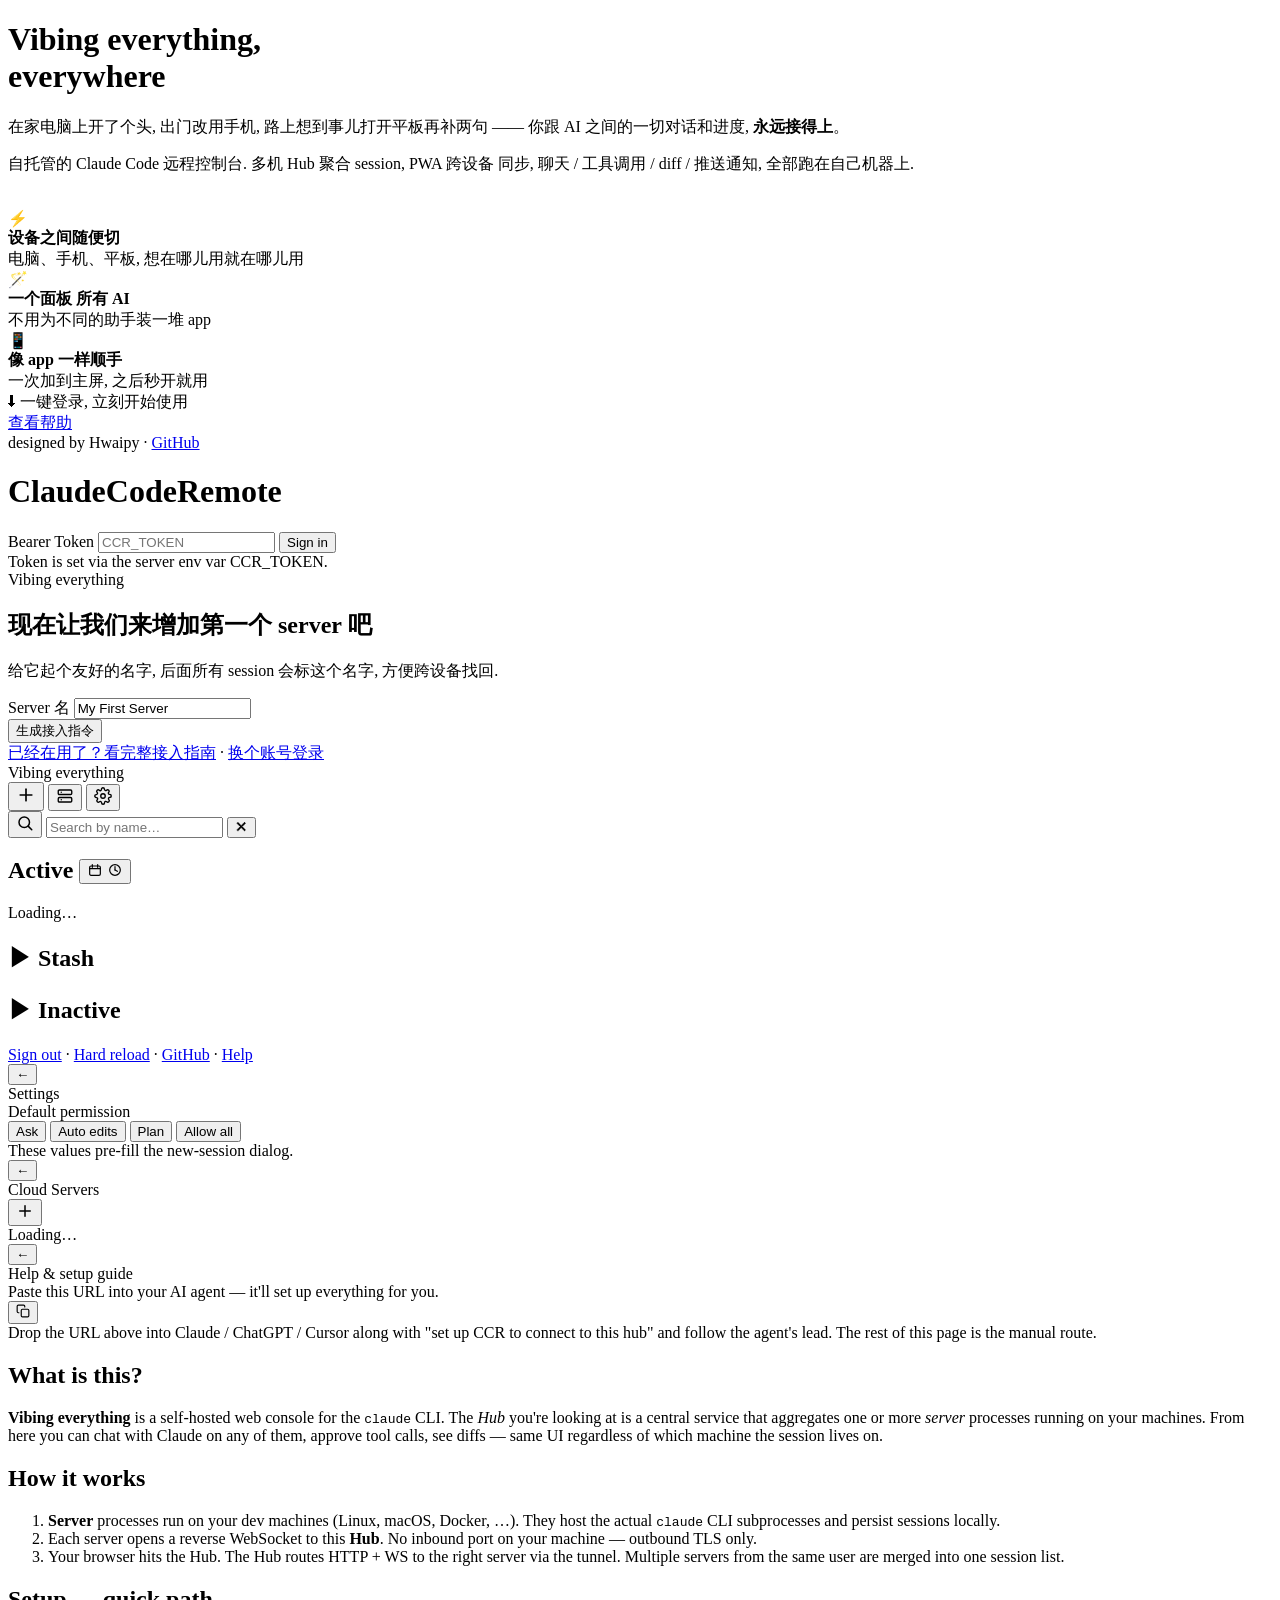
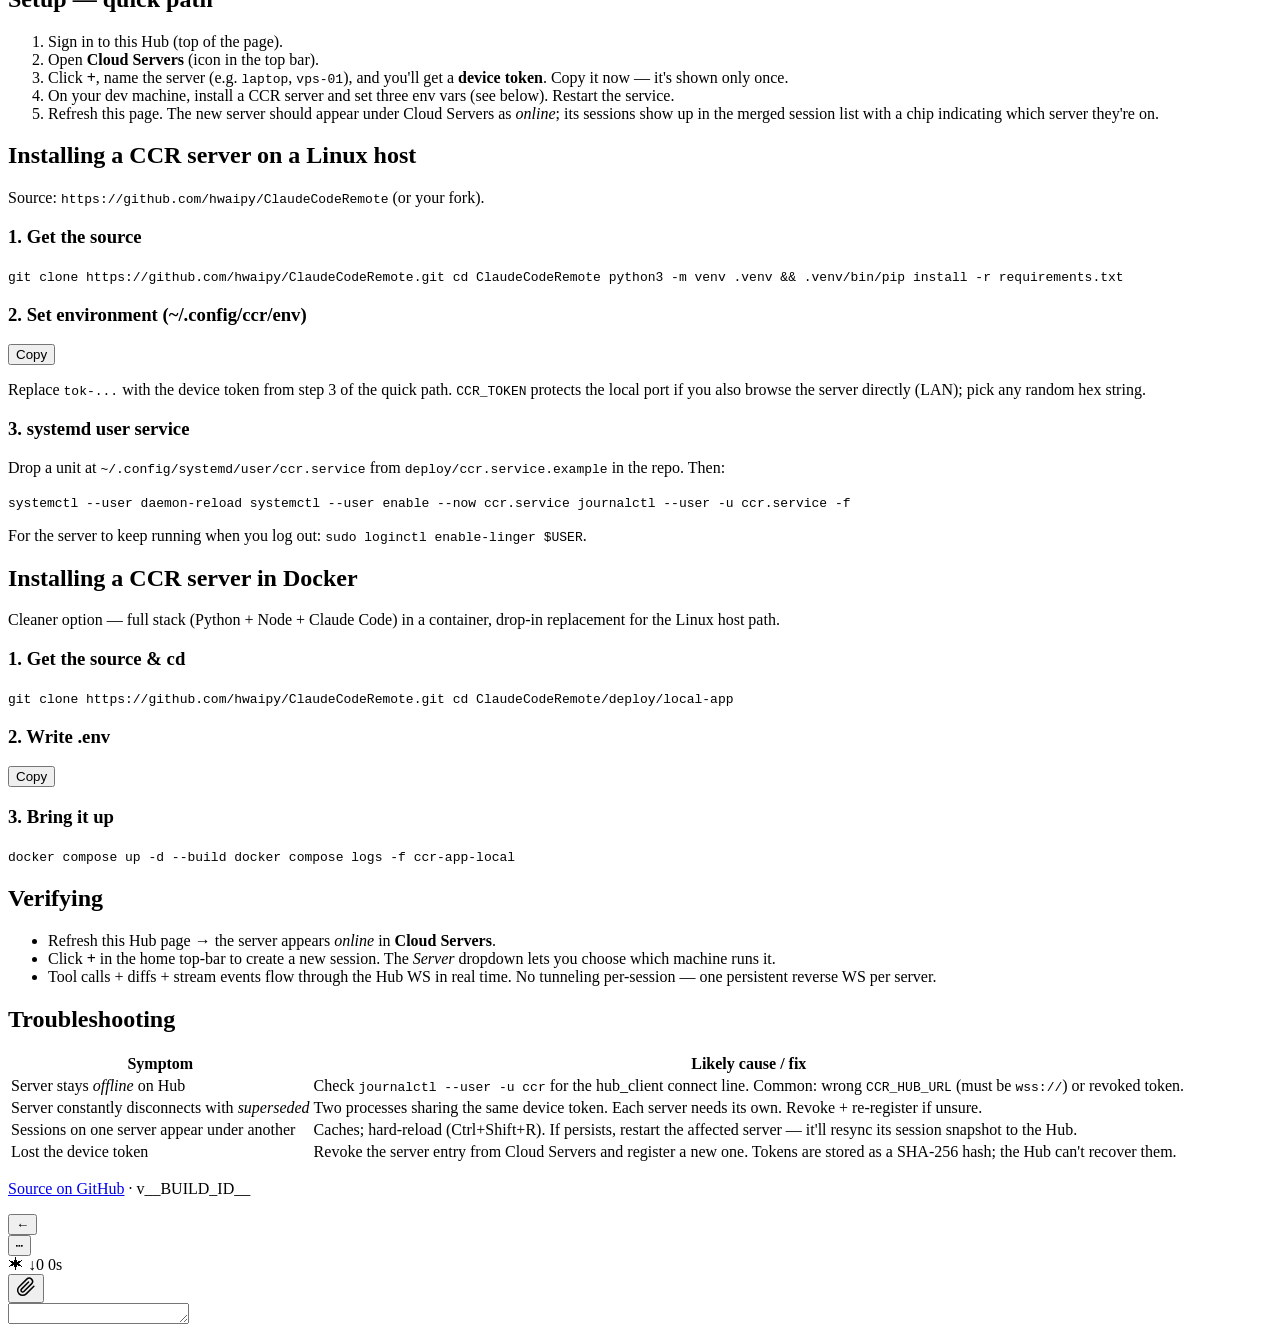
==== claude_code_remote/server/static/index.html @ c263c9ae "Onboarding: 新用户首次接入引导 (hub mode + state.apps 空时) hub 登录后 apps 为空 → 替代 view-home, 走 #view-onboarding:" ====
<!doctype html>
<html lang="zh-CN">
<head>
<meta charset="utf-8">
<meta name="viewport" content="width=device-width,initial-scale=1,maximum-scale=1,user-scalable=no,viewport-fit=cover,interactive-widget=resizes-content">
<meta name="theme-color" content="#0e1117">
<meta name="apple-mobile-web-app-capable" content="yes">
<meta name="apple-mobile-web-app-status-bar-style" content="black-translucent">
<meta name="apple-mobile-web-app-title" content="CCR">
<!-- 反代场景下 __ROOT__ 会被 server 替换为 /remote 等前缀；本地直跑就是空 -->
<base href="__ROOT__/">
<link rel="manifest" href="manifest.webmanifest">
<link rel="icon" type="image/svg+xml" href="icon.svg">
<link rel="icon" type="image/png" sizes="192x192" href="static/icon-192.png">
<link rel="apple-touch-icon" href="static/apple-touch-icon.png">
<title>Vibing everything</title>
<link rel="stylesheet" href="static/lib/katex/katex.min.css?v=__BUILD_ID__">
<link rel="stylesheet" href="static/style.css?v=__BUILD_ID__">
</head>
<body>

<!-- 登录 (hub mode 走 landing 风格; local mode 老 token form) -->
<div class="view" id="view-login">
  <div class="center-wrap">

    <!-- Hub mode landing: 醒目卖点 + OAuth CTA. CSS body.hub-mode 才显示. -->
    <div class="hub-landing login-hub">
      <div class="hub-landing-hero">
        <h1 class="hub-landing-title">
          <span class="grad">Vibing</span> everything,<br>
          everywhere
        </h1>
        <p class="hub-landing-sub">
          在家电脑上开了个头, 出门改用手机, 路上想到事儿打开平板再补两句 ——
          你跟 AI 之间的一切对话和进度, <strong>永远接得上</strong>。
        </p>
        <p class="hub-landing-tagline">
          自托管的 Claude Code 远程控制台. 多机 Hub 聚合 session, PWA 跨设备
          同步, 聊天 / 工具调用 / diff / 推送通知, 全部跑在自己机器上.
        </p>
        <div class="hub-landing-screenshots" aria-hidden="true">
          <img src="static/lib/screenshots/mobile-home.png" alt="" class="hub-landing-shot phone">
          <img src="static/lib/screenshots/mobile-chat.png" alt="" class="hub-landing-shot phone">
          <img src="static/lib/screenshots/desktop-chat.png" alt="" class="hub-landing-shot desktop">
        </div>
        <div class="hub-landing-features">
          <div class="hub-landing-feat">
            <div class="hub-landing-feat-icon">⚡</div>
            <div class="hub-landing-feat-text">
              <strong>设备之间随便切</strong><br>
              电脑、手机、平板, 想在哪儿用就在哪儿用
            </div>
          </div>
          <div class="hub-landing-feat">
            <div class="hub-landing-feat-icon">🪄</div>
            <div class="hub-landing-feat-text">
              <strong>一个面板 所有 AI</strong><br>
              不用为不同的助手装一堆 app
            </div>
          </div>
          <div class="hub-landing-feat">
            <div class="hub-landing-feat-icon">📱</div>
            <div class="hub-landing-feat-text">
              <strong>像 app 一样顺手</strong><br>
              一次加到主屏, 之后秒开就用
            </div>
          </div>
        </div>
      </div>

      <div class="hub-landing-cta">
        <div class="hub-landing-cta-label">⬇ 一键登录, 立刻开始使用</div>
        <!-- OAuth icon row — JS 按 oauth_providers 渲染 -->
        <div class="login-oauth" id="login-oauth"></div>
        <div class="err" id="login-err"></div>
        <div class="hub-landing-cta-help">
          <a href="#help" id="login-help-link">查看帮助</a>
        </div>
      </div>
      <div class="hub-landing-footer">
        designed by Hwaipy · <a href="https://github.com/hwaipy/ClaudeCodeRemote" target="_blank" rel="noopener noreferrer">GitHub</a>
      </div>
    </div>

    <!-- Local mode: 原 token 登录 -->
    <div class="card login-local">
      <h1>ClaudeCodeRemote</h1>
      <label for="login-token">Bearer Token</label>
      <input id="login-token" type="password" autocomplete="current-password" placeholder="CCR_TOKEN">
      <button class="btn btn-primary btn-block" id="login-go">Sign in</button>
      <div class="err login-local-err"></div>
      <div class="hint">Token is set via the server env var <span class="kbd">CCR_TOKEN</span>.</div>
    </div>
  </div>
</div>

<!-- 新用户首次接入引导 (hub mode + state.apps 空 时替代 view-home) -->
<div class="view" id="view-onboarding">
  <div class="center-wrap">
    <div class="onboard-card">
      <!-- Step 1: 起名字 -->
      <div id="onboard-step1">
        <div class="onboard-brand"><span class="grad">Vibing</span> everything</div>
        <h2 class="onboard-title">现在让我们来增加第一个 server 吧</h2>
        <p class="onboard-sub">
          给它起个友好的名字, 后面所有 session 会标这个名字, 方便跨设备找回.
        </p>
        <label for="onboard-name">Server 名</label>
        <input id="onboard-name" type="text" value="My First Server" autocomplete="off">
        <div class="err" id="onboard-err"></div>
        <button class="btn btn-primary btn-block" id="onboard-go" type="button">生成接入指令</button>
        <div class="onboard-foot">
          <a href="#help" id="onboard-help-link">已经在用了？看完整接入指南</a>
          <span class="sep">·</span>
          <a href="#" id="onboard-logout">换个账号登录</a>
        </div>
      </div>

      <!-- Step 2: token + prompt -->
      <div id="onboard-step2" hidden>
        <div class="onboard-brand"><span class="grad">Server</span> 已就绪</div>
        <p class="onboard-sub">
          把下面这段话原样丢给你的 <strong>server 那台机器上</strong>的 Claude Code,
          它会自动帮你完成剩下的安装 + 接入. 完成后这页会自己跳走.
        </p>
        <label>Claude Code Prompt (一键复制)</label>
        <div class="copybox onboard-promptbox">
          <code class="copybox-text" id="onboard-prompt"></code>
          <button class="btn btn-primary" id="onboard-prompt-copy" type="button">复制</button>
        </div>
        <div class="onboard-token-hint">
          这条 prompt 已经包含了 device token (<code id="onboard-token-preview"></code>),
          关闭这页就拿不回了 — 但 server 一旦接入, token 就用过了, 后续不需要.
        </div>
        <div class="onboard-waiting">
          <span class="onboard-dot"></span>
          <span id="onboard-waiting-text">等待 server 连上来...</span>
        </div>
        <div class="onboard-foot">
          <a href="#" id="onboard-back-link">名字写错了？返回上一步</a>
          <span class="sep">·</span>
          <a href="#help" id="onboard-help-link-2">看接入指南</a>
        </div>
      </div>
    </div>
  </div>
</div>

<!-- 会话列表 / 新建 -->
<div class="view" id="view-home">
  <div class="center-wrap">
    <div class="card">
      <div class="home-top">
        <div class="home-brand" aria-label="Vibing everything"><span class="grad">Vibing</span> everything</div>
        <button class="icon-btn" id="new-btn" type="button" title="New session" aria-label="New session">
          <svg viewBox="0 0 24 24" width="20" height="20" fill="none" stroke="currentColor" stroke-width="2" stroke-linecap="round" aria-hidden="true">
            <line x1="12" y1="5" x2="12" y2="19"></line>
            <line x1="5" y1="12" x2="19" y2="12"></line>
          </svg>
        </button>
        <button class="icon-btn" id="new-btn-quick" type="button" title="Quick new (no setup)" aria-label="Quick new session" hidden>
          <svg viewBox="0 0 24 24" width="20" height="20" fill="none" stroke="currentColor" stroke-width="2" stroke-linecap="round" stroke-linejoin="round" aria-hidden="true">
            <path d="M13 2 4 13h7l-1 9 9-11h-7l1-9z"/>
          </svg>
        </button>
        <!-- hub mode only: 云服务器/App 管理 -->
        <button class="icon-btn hub-only" id="apps-btn" type="button" title="Apps" aria-label="Manage cloud apps">
          <svg viewBox="0 0 24 24" width="18" height="18" fill="none" stroke="currentColor" stroke-width="1.8" stroke-linecap="round" stroke-linejoin="round" aria-hidden="true">
            <rect x="3" y="4"  width="18" height="6" rx="1.5"></rect>
            <rect x="3" y="14" width="18" height="6" rx="1.5"></rect>
            <line x1="7" y1="7"  x2="7.01"  y2="7"></line>
            <line x1="7" y1="17" x2="7.01"  y2="17"></line>
          </svg>
        </button>
        <button class="icon-btn" id="settings-btn" type="button" title="Settings" aria-label="Settings">
          <svg viewBox="0 0 24 24" width="18" height="18" fill="none" stroke="currentColor" stroke-width="1.8" stroke-linecap="round" stroke-linejoin="round" aria-hidden="true">
            <circle cx="12" cy="12" r="3"></circle>
            <path d="M19.4 15a1.65 1.65 0 0 0 .33 1.82l.06.06a2 2 0 0 1-2.83 2.83l-.06-.06a1.65 1.65 0 0 0-1.82-.33 1.65 1.65 0 0 0-1 1.51V21a2 2 0 0 1-4 0v-.09a1.65 1.65 0 0 0-1-1.51 1.65 1.65 0 0 0-1.82.33l-.06.06a2 2 0 0 1-2.83-2.83l.06-.06a1.65 1.65 0 0 0 .33-1.82 1.65 1.65 0 0 0-1.51-1H3a2 2 0 0 1 0-4h.09a1.65 1.65 0 0 0 1.51-1 1.65 1.65 0 0 0-.33-1.82l-.06-.06a2 2 0 0 1 2.83-2.83l.06.06a1.65 1.65 0 0 0 1.82.33h0a1.65 1.65 0 0 0 1-1.51V3a2 2 0 0 1 4 0v.09a1.65 1.65 0 0 0 1 1.51h0a1.65 1.65 0 0 0 1.82-.33l.06-.06a2 2 0 0 1 2.83 2.83l-.06.06a1.65 1.65 0 0 0-.33 1.82v0a1.65 1.65 0 0 0 1.51 1H21a2 2 0 0 1 0 4h-.09a1.65 1.65 0 0 0-1.51 1z"></path>
          </svg>
        </button>
        <div id="search-bar" class="search-bar" role="search">
          <button id="search-btn" type="button" class="search-bar-icon" title="Search sessions" aria-label="Search">
            <svg viewBox="0 0 24 24" width="18" height="18" fill="none" stroke="currentColor" stroke-width="2" stroke-linecap="round" stroke-linejoin="round" aria-hidden="true">
              <circle cx="11" cy="11" r="7"></circle>
              <line x1="21" y1="21" x2="16.5" y2="16.5"></line>
            </svg>
          </button>
          <input id="search-input" type="text" placeholder="Search by name…" autocomplete="off">
          <button id="search-clear" type="button" class="search-clear" title="Close search" aria-label="Close search">✕</button>
        </div>
      </div>

      <div id="sessions-active">
        <h2 class="section-label">
          <span class="section-label-text">Active</span>
          <span class="count"></span>
          <button id="sessions-sort" type="button" class="sort-btn" data-mode="created" title="Sort by creation date — click to switch to last-active" aria-label="Sort">
            <svg class="sort-icon-created" viewBox="0 0 24 24" width="16" height="16" fill="none" stroke="currentColor" stroke-width="1.8" stroke-linecap="round" stroke-linejoin="round" aria-hidden="true">
              <rect x="4" y="6" width="16" height="14" rx="2"/>
              <line x1="4" y1="10" x2="20" y2="10"/>
              <line x1="8" y1="4" x2="8" y2="8"/>
              <line x1="16" y1="4" x2="16" y2="8"/>
            </svg>
            <svg class="sort-icon-active" viewBox="0 0 24 24" width="16" height="16" fill="none" stroke="currentColor" stroke-width="1.8" stroke-linecap="round" stroke-linejoin="round" aria-hidden="true">
              <circle cx="12" cy="12" r="8"/>
              <line x1="12" y1="12" x2="12" y2="7"/>
              <line x1="12" y1="12" x2="15.5" y2="14"/>
            </svg>
          </button>
        </h2>
        <div class="session-list" id="session-list-active">
          <div class="session-empty">Loading…</div>
        </div>
      </div>

      <div id="sessions-stash" class="expanded">
        <h2 class="stash-toggle section-label">
          <span class="chevron">▶</span>
          <span class="section-label-text">Stash</span>
          <span class="count"></span>
        </h2>
        <div class="session-list" id="session-list-stash"></div>
      </div>

      <div id="sessions-inactive">
        <h2 class="inactive-toggle section-label">
          <span class="chevron">▶</span>
          <span class="section-label-text">Inactive</span>
          <span class="count"></span>
        </h2>
        <div class="session-list" id="session-list-inactive"></div>
      </div>
    </div>
    <!-- Sticky footer: pushed to bottom of .center-wrap when content
         is short; trails after the card when sessions overflow. -->
    <div class="home-footer">
      <a href="#" id="logout">Sign out</a>
      <span class="sep">·</span>
      <a href="#" id="hard-reload">Hard reload</a>
      <span class="sep">·</span>
      <a href="https://github.com/hwaipy/ClaudeCodeRemote" target="_blank" rel="noopener noreferrer">GitHub</a>
      <span class="sep">·</span>
      <a href="#help" id="help-link">Help</a>
    </div>
  </div>
</div>

<!-- 设置 -->
<div class="view" id="view-settings">
  <div class="settings-head">
    <button class="back" id="settings-back" type="button" title="Back" aria-label="Back">←</button>
    <div class="info">
      <div class="name">Settings</div>
    </div>
  </div>
  <div class="settings-body">
    <label>Default permission</label>
    <div class="spawn-perm" id="settings-default-perm">
      <button type="button" class="spawn-perm-btn active" data-mode="manual">Ask</button>
      <button type="button" class="spawn-perm-btn" data-mode="accept_edits">Auto edits</button>
      <button type="button" class="spawn-perm-btn" data-mode="plan">Plan</button>
      <button type="button" class="spawn-perm-btn" data-mode="allow_all">Allow all</button>
    </div>
    <div class="settings-hint">These values pre-fill the new-session dialog.</div>
  </div>
</div>

<!-- 云服务器 / Apps 管理 (hub mode only). 跟 view-settings 同款滑入. -->
<div class="view" id="view-apps">
  <div class="settings-head">
    <button class="back" id="apps-back" type="button" title="Back" aria-label="Back">←</button>
    <div class="info">
      <div class="name">Cloud Servers</div>
    </div>
    <button class="icon-btn" id="apps-new-btn" type="button" title="Register new server" aria-label="Register new server">
      <svg viewBox="0 0 24 24" width="18" height="18" fill="none" stroke="currentColor" stroke-width="2" stroke-linecap="round" aria-hidden="true">
        <line x1="12" y1="5" x2="12" y2="19"></line>
        <line x1="5" y1="12" x2="19" y2="12"></line>
      </svg>
    </button>
  </div>
  <div class="settings-body">
    <!-- 新建表单 — 内嵌, 不是 modal. 默认 hidden, 点 + 按钮展开. -->
    <div class="new-app-panel" id="new-app-panel" hidden>
      <div class="new-app-panel-head">
        <span class="new-app-panel-title">Register new server</span>
        <button class="modal-x" id="new-app-close" type="button" title="Cancel">×</button>
      </div>
      <!-- step 1: 输入名字 -->
      <div id="new-app-step1">
        <label for="new-app-name">Server name</label>
        <input id="new-app-name" type="text" placeholder="e.g. ClawDocker / mac-home / vps-01" autocomplete="off">
        <div class="hint">A friendly name shown next to sessions from this server.</div>
        <div class="err" id="new-app-err"></div>
        <div class="modal-actions">
          <button class="btn btn-secondary" id="new-app-cancel" type="button">Cancel</button>
          <button class="btn btn-primary" id="new-app-go" type="button">Create</button>
        </div>
      </div>
      <!-- step 2: 显示 token + 配置 hint -->
      <div id="new-app-step2" hidden>
        <div class="hint">Done. Copy the device token below into your server's environment, then start it.</div>
        <label>Device token (copy now — won't be shown again)</label>
        <div class="copybox" id="new-app-token-box">
          <code class="copybox-text" id="new-app-token"></code>
          <button class="btn btn-secondary" id="new-app-token-copy" type="button">Copy</button>
        </div>
        <label>Environment snippet</label>
        <div class="copybox">
          <code class="copybox-text" id="new-app-env"></code>
          <button class="btn btn-secondary" id="new-app-env-copy" type="button">Copy</button>
        </div>
        <div class="modal-actions">
          <button class="btn btn-primary" id="new-app-done" type="button">Done</button>
        </div>
      </div>
    </div>

    <div class="apps-list" id="apps-list">
      <div class="apps-empty">Loading…</div>
    </div>
  </div>
</div>

<!-- 帮助 / 接入指南 (无需登录) -->
<div class="view" id="view-help">
  <div class="settings-head">
    <button class="back" id="help-back" type="button" title="Back" aria-label="Back">←</button>
    <div class="info">
      <div class="name">Help &amp; setup guide</div>
    </div>
  </div>
  <div class="settings-body help-body">

    <!-- 顶部醒目 banner: paste URL to AI -->
    <div class="help-banner">
      <div class="help-banner-title">Paste this URL into your AI agent — it'll set up everything for you.</div>
      <div class="copybox help-banner-url">
        <code class="copybox-text" id="help-url"></code>
        <button class="btn btn-primary copybox-iconbtn" id="help-url-copy" type="button" title="Copy URL" aria-label="Copy URL">
          <svg viewBox="0 0 24 24" width="14" height="14" fill="none" stroke="currentColor" stroke-width="2" stroke-linecap="round" stroke-linejoin="round" aria-hidden="true">
            <rect x="9" y="9" width="13" height="13" rx="2" ry="2"></rect>
            <path d="M5 15H4a2 2 0 0 1-2-2V4a2 2 0 0 1 2-2h9a2 2 0 0 1 2 2v1"></path>
          </svg>
        </button>
      </div>
      <div class="help-banner-sub">
        Drop the URL above into Claude / ChatGPT / Cursor along with
        "set up CCR to connect to this hub" and follow the agent's lead. The
        rest of this page is the manual route.
      </div>
    </div>

    <h2>What is this?</h2>
    <p><strong>Vibing everything</strong> is a self-hosted web console
       for the <code>claude</code> CLI. The <em>Hub</em> you're looking at is
       a central service that aggregates one or more <em>server</em>
       processes running on your machines. From here you can chat with Claude
       on any of them, approve tool calls, see diffs — same UI regardless of
       which machine the session lives on.</p>

    <h2>How it works</h2>
    <ol>
      <li><strong>Server</strong> processes run on your dev machines (Linux,
          macOS, Docker, …). They host the actual <code>claude</code> CLI
          subprocesses and persist sessions locally.</li>
      <li>Each server opens a reverse WebSocket to this <strong>Hub</strong>.
          No inbound port on your machine — outbound TLS only.</li>
      <li>Your browser hits the Hub. The Hub routes HTTP + WS to the right
          server via the tunnel. Multiple servers from the same user are
          merged into one session list.</li>
    </ol>

    <h2>Setup — quick path</h2>
    <ol>
      <li>Sign in to this Hub (top of the page).</li>
      <li>Open <strong>Cloud Servers</strong> (icon in the top bar).</li>
      <li>Click <strong>+</strong>, name the server (e.g. <code>laptop</code>,
          <code>vps-01</code>), and you'll get a <strong>device token</strong>.
          Copy it now — it's shown only once.</li>
      <li>On your dev machine, install a CCR server and set three env vars
          (see below). Restart the service.</li>
      <li>Refresh this page. The new server should appear under
          Cloud Servers as <em>online</em>; its sessions show up in the
          merged session list with a chip indicating which server they're on.</li>
    </ol>

    <h2>Installing a CCR server on a Linux host</h2>
    <p>Source: <code>https://github.com/hwaipy/ClaudeCodeRemote</code>
       (or your fork).</p>

    <div class="help-step">
      <h3>1. Get the source</h3>
      <div class="copybox">
        <code class="copybox-text">git clone https://github.com/hwaipy/ClaudeCodeRemote.git
cd ClaudeCodeRemote
python3 -m venv .venv && .venv/bin/pip install -r requirements.txt</code>
      </div>
    </div>

    <div class="help-step">
      <h3>2. Set environment (~/.config/ccr/env)</h3>
      <div class="copybox">
        <code class="copybox-text" id="help-env-snippet"></code>
        <button class="btn btn-secondary" id="help-env-copy" type="button">Copy</button>
      </div>
      <p class="hint">Replace <code>tok-...</code> with the device token from
         step 3 of the quick path. <code>CCR_TOKEN</code> protects the local
         port if you also browse the server directly (LAN); pick any random
         hex string.</p>
    </div>

    <div class="help-step">
      <h3>3. systemd user service</h3>
      <p>Drop a unit at
         <code>~/.config/systemd/user/ccr.service</code> from
         <code>deploy/ccr.service.example</code> in the repo. Then:</p>
      <div class="copybox">
        <code class="copybox-text">systemctl --user daemon-reload
systemctl --user enable --now ccr.service
journalctl --user -u ccr.service -f</code>
      </div>
      <p class="hint">For the server to keep running when you log out:
         <code>sudo loginctl enable-linger $USER</code>.</p>
    </div>

    <h2>Installing a CCR server in Docker</h2>
    <p>Cleaner option — full stack (Python + Node + Claude Code) in a
       container, drop-in replacement for the Linux host path.</p>

    <div class="help-step">
      <h3>1. Get the source &amp; cd</h3>
      <div class="copybox">
        <code class="copybox-text">git clone https://github.com/hwaipy/ClaudeCodeRemote.git
cd ClaudeCodeRemote/deploy/local-app</code>
      </div>
    </div>

    <div class="help-step">
      <h3>2. Write .env</h3>
      <div class="copybox">
        <code class="copybox-text" id="help-docker-env"></code>
        <button class="btn btn-secondary" id="help-docker-env-copy" type="button">Copy</button>
      </div>
    </div>

    <div class="help-step">
      <h3>3. Bring it up</h3>
      <div class="copybox">
        <code class="copybox-text">docker compose up -d --build
docker compose logs -f ccr-app-local</code>
      </div>
    </div>

    <h2>Verifying</h2>
    <ul>
      <li>Refresh this Hub page → the server appears <em>online</em> in
          <strong>Cloud Servers</strong>.</li>
      <li>Click <strong>+</strong> in the home top-bar to create a new
          session. The <em>Server</em> dropdown lets you choose which
          machine runs it.</li>
      <li>Tool calls + diffs + stream events flow through the Hub WS in
          real time. No tunneling per-session — one persistent reverse WS
          per server.</li>
    </ul>

    <h2>Troubleshooting</h2>
    <table class="help-table">
      <tr><th>Symptom</th><th>Likely cause / fix</th></tr>
      <tr><td>Server stays <em>offline</em> on Hub</td>
          <td>Check <code>journalctl --user -u ccr</code> for the hub_client
              connect line. Common: wrong <code>CCR_HUB_URL</code> (must be
              <code>wss://</code>) or revoked token.</td></tr>
      <tr><td>Server constantly disconnects with <em>superseded</em></td>
          <td>Two processes sharing the same device token. Each server needs
              its own. Revoke + re-register if unsure.</td></tr>
      <tr><td>Sessions on one server appear under another</td>
          <td>Caches; hard-reload (Ctrl+Shift+R). If persists, restart the
              affected server — it'll resync its session snapshot to the Hub.</td></tr>
      <tr><td>Lost the device token</td>
          <td>Revoke the server entry from Cloud Servers and register a new
              one. Tokens are stored as a SHA-256 hash; the Hub can't
              recover them.</td></tr>
    </table>

    <p class="help-footer">
      <a href="https://github.com/hwaipy/ClaudeCodeRemote" rel="noopener noreferrer">Source on GitHub</a>
      · v__BUILD_ID__
    </p>
  </div>
</div>

<!-- 聊天 -->
<div class="chat-head" id="chat-head">
  <button class="back" id="chat-back" title="Back">←</button>
  <div class="info">
    <div class="name" id="chat-name"></div>
    <div class="meta" id="chat-meta"></div>
  </div>
  <!-- hub mode 才显示, JS 控. 跟 home session-card .app-chip 同款视觉. -->
  <span class="app-chip" id="chat-app-chip" hidden></span>
  <span class="conn-dot" id="conn-dot" title="Network status"></span>
  <span class="status" id="chat-status"></span>
  <div class="chat-menu-wrap" id="chat-menu-wrap">
    <button class="chat-menu-btn" id="chat-menu-btn" type="button" title="Session settings" aria-label="Session settings">⋯</button>
    <div class="chat-menu" id="chat-menu" hidden>
      <div class="chat-menu-section section-perm" title="Permission mode">
        <button class="chat-menu-perm-btn" id="chat-menu-perm-btn" type="button" aria-haspopup="true" aria-label="Permission mode" title="Permission mode">
          <svg class="perm-svg perm-svg-manual" viewBox="0 0 24 24" width="20" height="20" fill="none" stroke="currentColor" stroke-width="1.8" stroke-linecap="round" stroke-linejoin="round" aria-hidden="true">
            <!-- closed lock -->
            <rect x="5" y="11" width="14" height="9" rx="2"/>
            <path d="M7 11V8a5 5 0 0 1 10 0v3"/>
          </svg>
          <svg class="perm-svg perm-svg-accept_edits" viewBox="0 0 24 24" width="20" height="20" fill="none" stroke="currentColor" stroke-width="1.8" stroke-linecap="round" stroke-linejoin="round" aria-hidden="true">
            <!-- pencil = auto edits -->
            <path d="M12 20h9"/>
            <path d="M16.5 3.5a2.121 2.121 0 0 1 3 3L7 19l-4 1 1-4 12.5-12.5z"/>
          </svg>
          <svg class="perm-svg perm-svg-plan" viewBox="0 0 24 24" width="20" height="20" fill="none" stroke="currentColor" stroke-width="1.8" stroke-linecap="round" stroke-linejoin="round" aria-hidden="true">
            <!-- eye = plan only (look but don't touch) -->
            <path d="M1 12s4-7 11-7 11 7 11 7-4 7-11 7-11-7-11-7z"/>
            <circle cx="12" cy="12" r="3"/>
          </svg>
          <svg class="perm-svg perm-svg-allow_all" viewBox="0 0 24 24" width="20" height="20" fill="none" stroke="currentColor" stroke-width="1.6" stroke-linecap="round" stroke-linejoin="round" aria-hidden="true">
            <!-- lightning = allow all -->
            <path d="M13.5 2.5 6 13h5.5l-1 8.5L18 11h-5.5l1-8.5z"/>
          </svg>
        </button>
        <div class="perm-menu" id="perm-menu" role="menu" hidden>
          <button class="perm-menu-item" data-mode="manual" role="menuitem" type="button">
            <span class="perm-menu-icon">
              <svg viewBox="0 0 24 24" width="18" height="18" fill="none" stroke="currentColor" stroke-width="1.8" stroke-linecap="round" stroke-linejoin="round" aria-hidden="true">
                <rect x="5" y="11" width="14" height="9" rx="2"/>
                <path d="M7 11V8a5 5 0 0 1 10 0v3"/>
              </svg>
            </span>
            <span class="perm-menu-label">
              <span class="perm-menu-title">Ask each time</span>
              <span class="perm-menu-sub">Confirm every tool call</span>
            </span>
            <span class="perm-menu-check">✓</span>
          </button>
          <button class="perm-menu-item" data-mode="accept_edits" role="menuitem" type="button">
            <span class="perm-menu-icon">
              <svg viewBox="0 0 24 24" width="18" height="18" fill="none" stroke="currentColor" stroke-width="1.8" stroke-linecap="round" stroke-linejoin="round" aria-hidden="true">
                <path d="M12 20h9"/>
                <path d="M16.5 3.5a2.121 2.121 0 0 1 3 3L7 19l-4 1 1-4 12.5-12.5z"/>
              </svg>
            </span>
            <span class="perm-menu-label">
              <span class="perm-menu-title">Auto edits</span>
              <span class="perm-menu-sub">Auto-accept file edits</span>
            </span>
            <span class="perm-menu-check">✓</span>
          </button>
          <button class="perm-menu-item" data-mode="plan" role="menuitem" type="button">
            <span class="perm-menu-icon">
              <svg viewBox="0 0 24 24" width="18" height="18" fill="none" stroke="currentColor" stroke-width="1.8" stroke-linecap="round" stroke-linejoin="round" aria-hidden="true">
                <path d="M1 12s4-7 11-7 11 7 11 7-4 7-11 7-11-7-11-7z"/>
                <circle cx="12" cy="12" r="3"/>
              </svg>
            </span>
            <span class="perm-menu-label">
              <span class="perm-menu-title">Plan only</span>
              <span class="perm-menu-sub">No tool execution</span>
            </span>
            <span class="perm-menu-check">✓</span>
          </button>
          <button class="perm-menu-item" data-mode="allow_all" role="menuitem" type="button">
            <span class="perm-menu-icon">
              <svg viewBox="0 0 24 24" width="18" height="18" fill="none" stroke="currentColor" stroke-width="1.6" stroke-linecap="round" stroke-linejoin="round" aria-hidden="true">
                <path d="M13.5 2.5 6 13h5.5l-1 8.5L18 11h-5.5l1-8.5z"/>
              </svg>
            </span>
            <span class="perm-menu-label">
              <span class="perm-menu-title">Allow all</span>
              <span class="perm-menu-sub">No confirmation</span>
            </span>
            <span class="perm-menu-check">✓</span>
          </button>
        </div>
      </div>
      <div class="chat-menu-section section-model" title="Model">
        <button class="chat-menu-model-btn" id="chat-menu-model-btn" type="button" aria-haspopup="true" aria-label="Model" title="Model">
          <svg viewBox="0 0 24 24" width="20" height="20" fill="none" stroke="currentColor" stroke-width="1.8" stroke-linecap="round" stroke-linejoin="round" aria-hidden="true">
            <rect x="6" y="6" width="12" height="12" rx="2"/>
            <line x1="3" y1="9" x2="6" y2="9"/>
            <line x1="3" y1="15" x2="6" y2="15"/>
            <line x1="18" y1="9" x2="21" y2="9"/>
            <line x1="18" y1="15" x2="21" y2="15"/>
            <line x1="9" y1="3" x2="9" y2="6"/>
            <line x1="15" y1="3" x2="15" y2="6"/>
            <line x1="9" y1="18" x2="9" y2="21"/>
            <line x1="15" y1="18" x2="15" y2="21"/>
          </svg>
        </button>
        <div class="model-menu" id="model-menu" role="menu" hidden>
          <button class="model-menu-item" data-model="" role="menuitem" type="button">
            <span class="model-menu-icon">
              <svg viewBox="0 0 24 24" width="18" height="18" fill="none" stroke="currentColor" stroke-width="1.8" stroke-linecap="round" stroke-linejoin="round" aria-hidden="true">
                <rect x="6" y="6" width="12" height="12" rx="2"/>
                <line x1="3" y1="9" x2="6" y2="9"/>
                <line x1="3" y1="15" x2="6" y2="15"/>
                <line x1="18" y1="9" x2="21" y2="9"/>
                <line x1="18" y1="15" x2="21" y2="15"/>
                <line x1="9" y1="3" x2="9" y2="6"/>
                <line x1="15" y1="3" x2="15" y2="6"/>
                <line x1="9" y1="18" x2="9" y2="21"/>
                <line x1="15" y1="18" x2="15" y2="21"/>
              </svg>
            </span>
            <span class="model-menu-label">
              <span class="model-menu-title">Default</span>
              <span class="model-menu-sub" id="model-menu-sub-default">CLI picks</span>
            </span>
            <span class="model-menu-check">✓</span>
          </button>
          <button class="model-menu-item" data-model="opus" role="menuitem" type="button">
            <span class="model-menu-icon">
              <!-- crown = top tier -->
              <svg viewBox="0 0 24 24" width="18" height="18" fill="none" stroke="currentColor" stroke-width="1.8" stroke-linecap="round" stroke-linejoin="round" aria-hidden="true">
                <path d="M2 17l2-9 5 5 3-9 3 9 5-5 2 9z"/>
                <line x1="4" y1="20" x2="20" y2="20"/>
              </svg>
            </span>
            <span class="model-menu-label">
              <span class="model-menu-title">Opus</span>
              <span class="model-menu-sub">Most capable</span>
            </span>
            <span class="model-menu-check">✓</span>
          </button>
          <button class="model-menu-item" data-model="sonnet" role="menuitem" type="button">
            <span class="model-menu-icon">
              <!-- star = balanced -->
              <svg viewBox="0 0 24 24" width="18" height="18" fill="none" stroke="currentColor" stroke-width="1.8" stroke-linecap="round" stroke-linejoin="round" aria-hidden="true">
                <polygon points="12,3 14.7,9.3 21.5,10 16.3,14.5 17.9,21 12,17.6 6.1,21 7.7,14.5 2.5,10 9.3,9.3"/>
              </svg>
            </span>
            <span class="model-menu-label">
              <span class="model-menu-title">Sonnet</span>
              <span class="model-menu-sub">Balanced</span>
            </span>
            <span class="model-menu-check">✓</span>
          </button>
          <button class="model-menu-item" data-model="haiku" role="menuitem" type="button">
            <span class="model-menu-icon">
              <!-- feather = light / fast -->
              <svg viewBox="0 0 24 24" width="18" height="18" fill="none" stroke="currentColor" stroke-width="1.8" stroke-linecap="round" stroke-linejoin="round" aria-hidden="true">
                <path d="M20.24 12.24a6 6 0 0 0-8.49-8.49L5 10.5V19h8.5z"/>
                <line x1="16" y1="8" x2="2" y2="22"/>
                <line x1="17.5" y1="15" x2="9" y2="15"/>
              </svg>
            </span>
            <span class="model-menu-label">
              <span class="model-menu-title">Haiku</span>
              <span class="model-menu-sub">Fast / cheap</span>
            </span>
            <span class="model-menu-check">✓</span>
          </button>
        </div>
      </div>
      <div class="chat-menu-section section-notify" title="Notify on turn end">
        <button class="chat-menu-notify-btn" id="chat-menu-notify-btn" type="button" aria-label="Toggle turn-end notification">
          <svg class="notify-svg notify-on" viewBox="0 0 24 24" width="20" height="20" fill="none" stroke="currentColor" stroke-width="1.8" stroke-linecap="round" stroke-linejoin="round" aria-hidden="true">
            <path d="M18 8a6 6 0 0 0-12 0c0 7-3 9-3 9h18s-3-2-3-9"/>
            <path d="M13.73 21a2 2 0 0 1-3.46 0"/>
          </svg>
          <svg class="notify-svg notify-off" viewBox="0 0 24 24" width="20" height="20" fill="none" stroke="currentColor" stroke-width="1.8" stroke-linecap="round" stroke-linejoin="round" aria-hidden="true">
            <path d="M18 8a6 6 0 0 0-12 0c0 7-3 9-3 9h18s-3-2-3-9"/>
            <path d="M13.73 21a2 2 0 0 1-3.46 0"/>
            <line x1="4" y1="4" x2="20" y2="20"/>
          </svg>
          <input type="checkbox" id="chat-menu-notify" style="display:none">
        </button>
      </div>
      <div class="chat-menu-section section-ctx ctx-ring-wrap" id="ctx-ring-wrap">
        <svg class="chat-ctx-ring" id="chat-ctx-ring" viewBox="0 0 24 24" width="24" height="24" aria-label="Context usage">
          <circle class="track" cx="12" cy="12" r="10" fill="none" stroke="currentColor" stroke-width="2.4" opacity="0.18"/>
          <circle class="fill" cx="12" cy="12" r="10" fill="none" stroke="currentColor" stroke-width="2.4" stroke-linecap="round" stroke-dasharray="62.83" stroke-dashoffset="62.83" transform="rotate(-90 12 12)"/>
        </svg>
        <div class="ctx-tooltip" id="ctx-tooltip" hidden>
          <div class="ctx-tooltip-pct" id="ctx-tooltip-pct">—</div>
          <div class="ctx-tooltip-detail" id="ctx-tooltip-detail">no data</div>
        </div>
      </div>
    </div>
  </div>
</div>
<div class="view" id="view-chat">
  <!-- session 初次加载 overlay：放在 view-chat 内，swipe-back 会跟着滑出 -->
  <div class="chat-loading" id="chat-loading" hidden>
    <div class="chat-loading-spinner"></div>
  </div>
  <div class="chat">
    <div class="chat-log" id="chat-log"></div>
    <div class="history-loader" id="history-loader" hidden>
      <span class="history-spinner"></span><span class="history-text"></span>
    </div>
    <button class="scroll-to-bottom" id="scroll-to-bottom" type="button" aria-label="Scroll to latest" hidden>↓</button>
    <div class="conv-status" id="conv-status">
      <span class="cs-spark" id="cs-dot" aria-hidden="true">✶</span>
      <span class="cs-tokens" id="cs-tokens">↓0</span>
      <span class="cs-time" id="cs-time">0s</span>
      <span class="cs-ctx" id="cs-ctx"></span>
    </div>
    <div class="chat-attachments" id="chat-attachments" hidden></div>
    <div class="chat-foot">
      <input id="att-input" type="file" multiple hidden>
      <button class="btn-att" id="chat-att" type="button" title="Add attachment" aria-label="Add attachment">
        <svg viewBox="0 0 24 24" width="20" height="20" fill="none" stroke="currentColor" stroke-width="1.8" stroke-linecap="round" stroke-linejoin="round" aria-hidden="true">
          <!-- 回形针 (paperclip): 顶端环 + 直线身, 表示"附件" -->
          <path d="M21.44 11.05l-9.19 9.19a6 6 0 0 1-8.49-8.49l9.19-9.19a4 4 0 0 1 5.66 5.66l-9.2 9.19a2 2 0 0 1-2.83-2.83l8.49-8.48"/>
        </svg>
      </button>
      <div class="chat-input-wrap">
        <textarea id="chat-input" rows="1" enterkeyhint="send"></textarea>
        <button class="chat-interrupt" id="chat-interrupt" type="button" title="Interrupt current session" aria-label="Interrupt" hidden>
          <svg viewBox="0 0 28 28" width="28" height="28" aria-hidden="true">
            <circle class="ring" cx="14" cy="14" r="11" fill="none" stroke="currentColor"
                    stroke-width="1.6" stroke-linecap="round" stroke-dasharray="42 22"/>
            <rect class="block" x="9" y="9" width="10" height="10" rx="1.5" fill="currentColor"/>
          </svg>
        </button>
      </div>
    </div>
  </div>
</div>

<!-- New session modal -->
<div class="modal-bg" id="modal-new-session" hidden>
  <div class="modal">
    <div class="modal-head">
      <div class="modal-title">New session</div>
      <button class="modal-x" id="new-modal-close" type="button">×</button>
    </div>
    <div class="modal-body">
      <!-- Hub mode 才显示 Server selector. CSS body:not(.hub-mode) #spawn-app-row 隐藏. -->
      <div id="spawn-app-row">
        <label for="spawn-app">Server</label>
        <select id="spawn-app"></select>
      </div>
      <label for="spawn-name">Name (optional)</label>
      <input id="spawn-name" type="text" placeholder="e.g. debug logs">
      <label for="spawn-cwd">Working directory</label>
      <div class="path-row">
        <input id="spawn-cwd" type="text" placeholder="/abs/path">
        <button type="button" class="btn btn-secondary path-browse" id="browse-btn">Browse…</button>
      </div>
      <div class="chips" id="cwd-presets"></div>
      <label>Permission mode</label>
      <div class="spawn-perm" id="spawn-perm">
        <button type="button" class="spawn-perm-btn active" data-mode="manual">Ask</button>
        <button type="button" class="spawn-perm-btn" data-mode="accept_edits">Auto edits</button>
        <button type="button" class="spawn-perm-btn" data-mode="plan">Plan</button>
        <button type="button" class="spawn-perm-btn" data-mode="allow_all">Allow all</button>
      </div>
      <!-- Model 选项已从 spawn modal 移除 — 创建时不指定, 由 server 端
           wrapper / CLI / chat-menu 决定. 用户可后续在 chat-menu 切. -->
      <select id="spawn-model" hidden><option value=""></option></select>
      <div class="err" id="spawn-err"></div>
    </div>
    <div class="modal-foot">
      <button class="btn btn-secondary" id="new-modal-cancel" type="button">Cancel</button>
      <button class="btn btn-primary" id="spawn-go" type="button">Start</button>
    </div>
  </div>
</div>

<!-- 目录浏览 modal -->
<div class="modal-bg" id="modal-browse" hidden>
  <div class="modal">
    <div class="modal-head">
      <div class="crumb mono" id="modal-crumb"></div>
      <button class="modal-x" id="modal-close" type="button">×</button>
    </div>
    <div class="modal-list" id="modal-list"></div>
    <div class="modal-foot">
      <button class="modal-iconbtn" id="modal-newdir" type="button" title="New folder" aria-label="New folder">
        <svg viewBox="0 0 24 24" width="20" height="20" fill="none" stroke="currentColor" stroke-width="1.8" stroke-linecap="round" stroke-linejoin="round">
          <path d="M3 7a2 2 0 0 1 2-2h4l2 2h8a2 2 0 0 1 2 2v8a2 2 0 0 1-2 2H5a2 2 0 0 1-2-2V7z"/>
          <line x1="12" y1="11" x2="12" y2="17"/>
          <line x1="9"  y1="14" x2="15" y2="14"/>
        </svg>
      </button>
      <button class="btn btn-secondary" id="modal-cancel" type="button">Cancel</button>
      <button class="btn btn-primary"   id="modal-confirm" type="button">Use this</button>
    </div>
  </div>
</div>

<script src="static/lib/marked.min.js?v=__BUILD_ID__"></script>
<script src="static/lib/katex/katex.min.js?v=__BUILD_ID__"></script>
<script src="static/lib/katex/contrib/auto-render.min.js?v=__BUILD_ID__"></script>
<script src="static/app.js?v=__BUILD_ID__"></script>
</body>
</html>
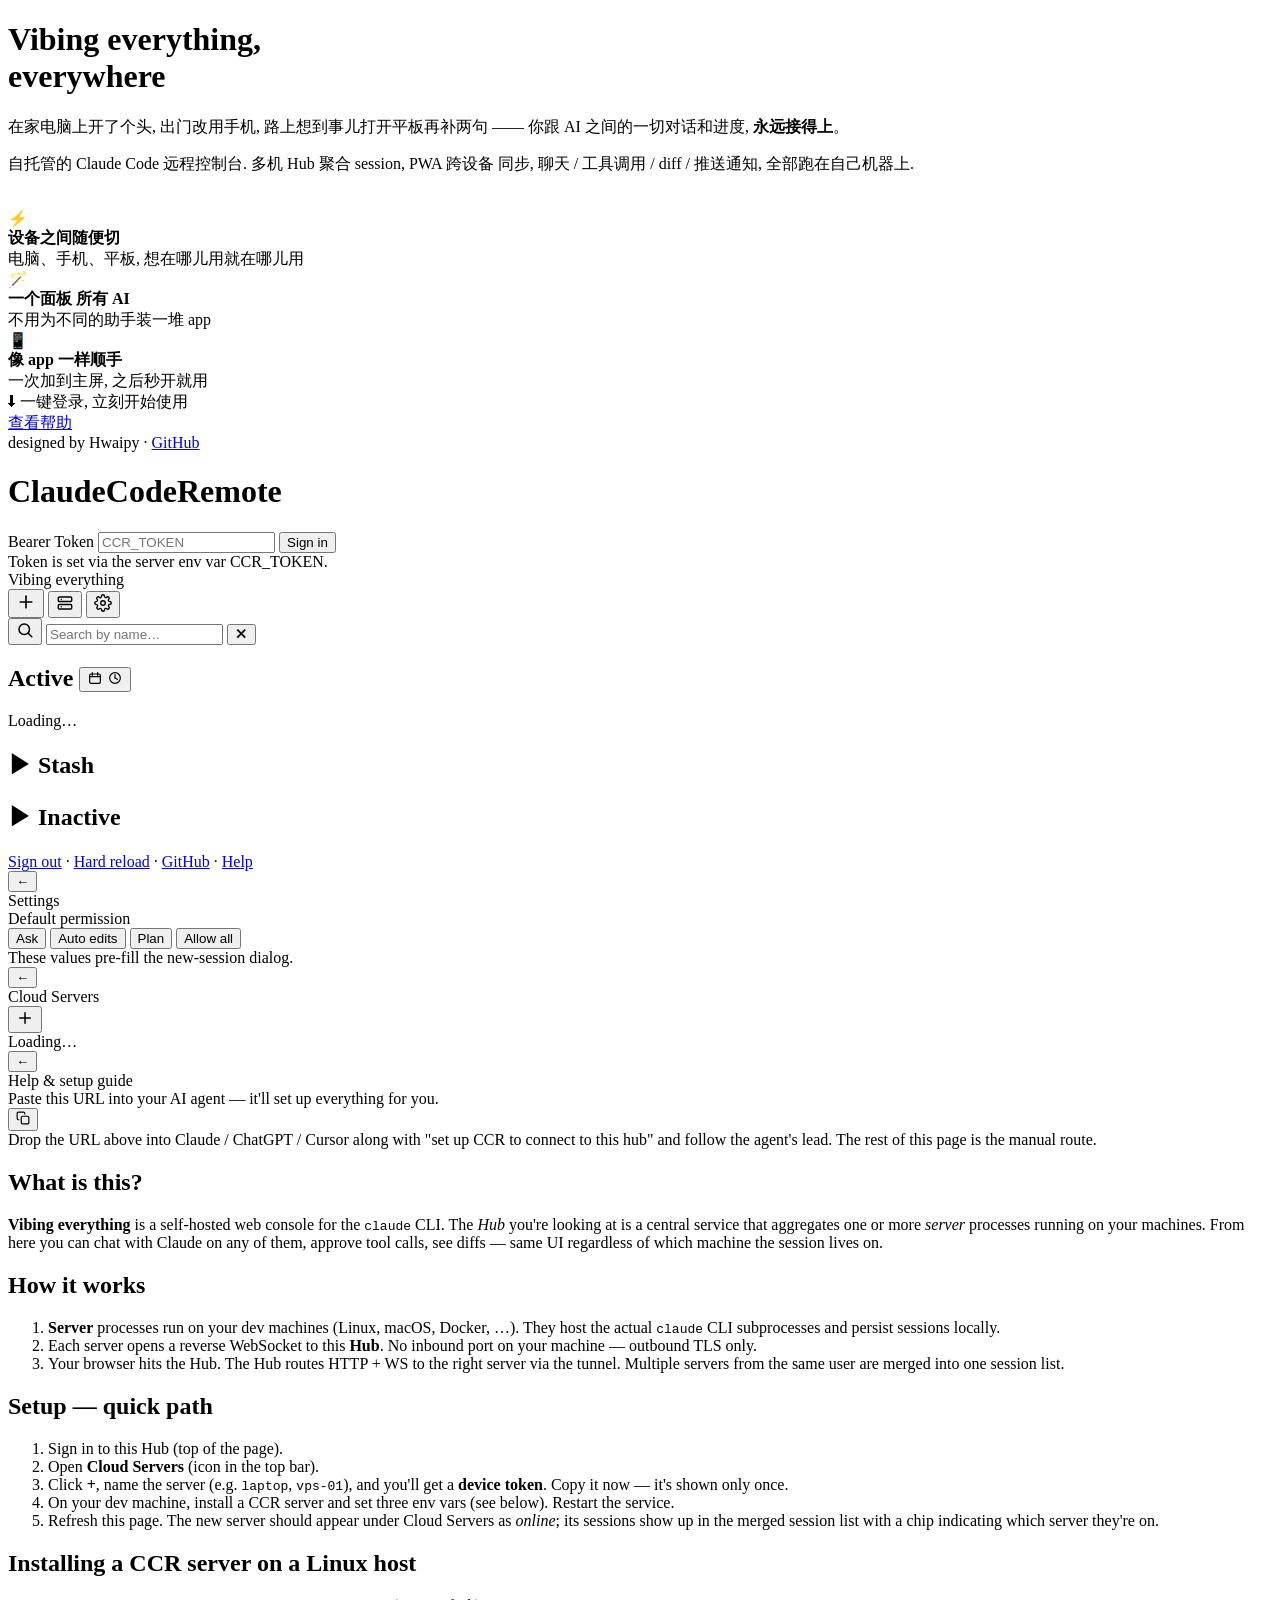
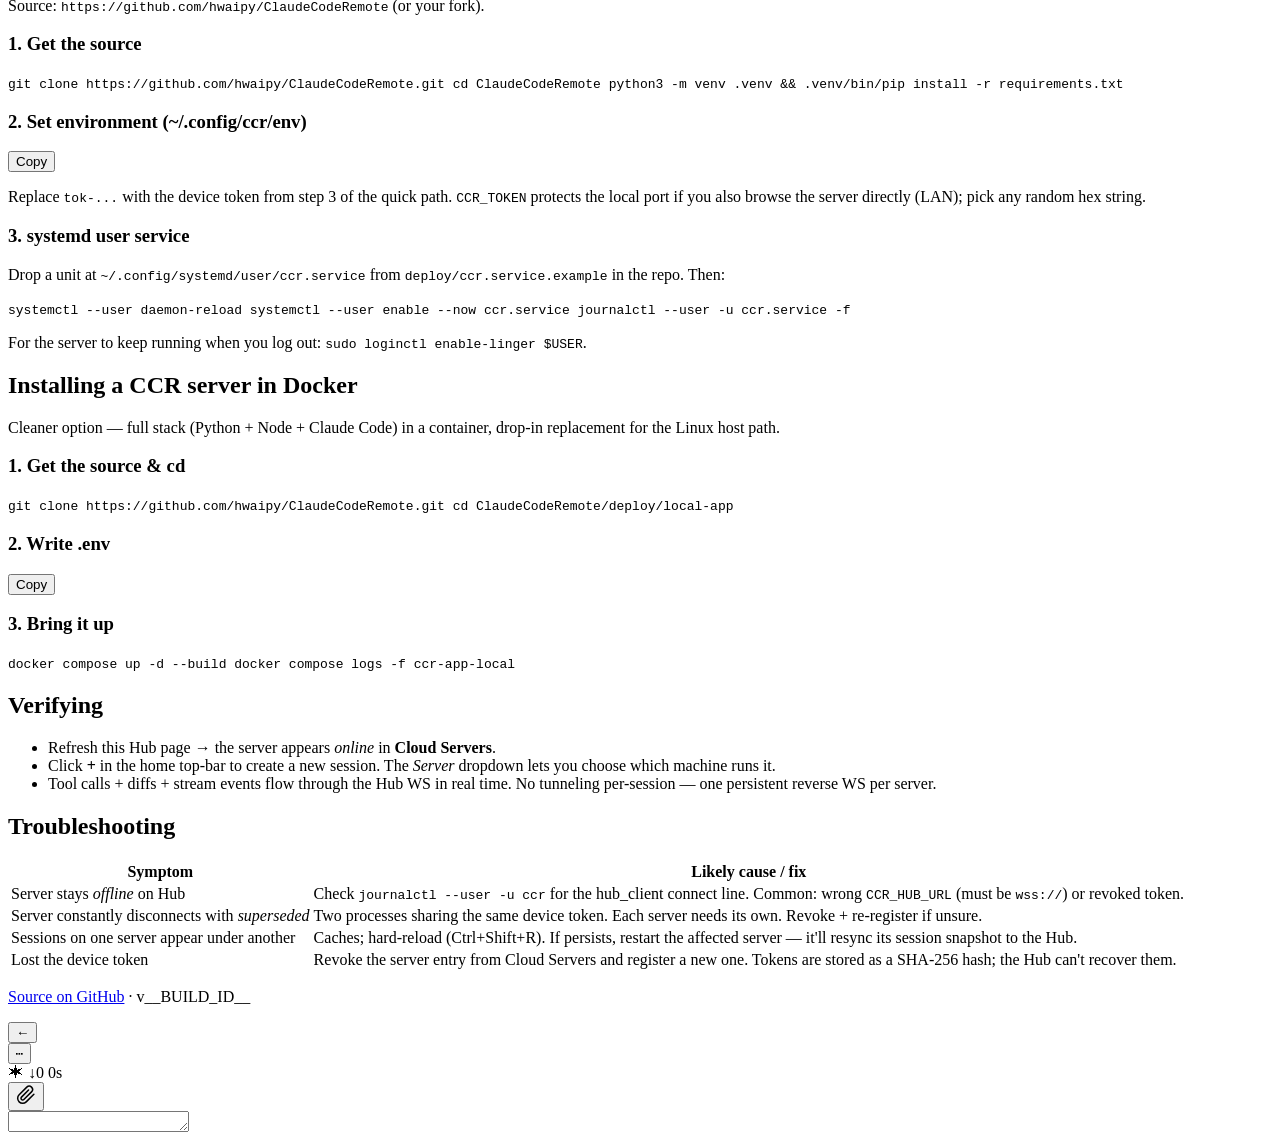
==== commit 652fc550: "Onboarding: 改成 modal 叠在 view-home 之上 (而不是替代 home) 按用户反馈调整: 不再用独立 view 替换 home, 改成跟 modal-new-session" ====
--- a/claude_code_remote/server/static/index.html
+++ b/claude_code_remote/server/static/index.html
@@ -94,58 +94,6 @@
   </div>
 </div>
 
-<!-- 新用户首次接入引导 (hub mode + state.apps 空 时替代 view-home) -->
-<div class="view" id="view-onboarding">
-  <div class="center-wrap">
-    <div class="onboard-card">
-      <!-- Step 1: 起名字 -->
-      <div id="onboard-step1">
-        <div class="onboard-brand"><span class="grad">Vibing</span> everything</div>
-        <h2 class="onboard-title">现在让我们来增加第一个 server 吧</h2>
-        <p class="onboard-sub">
-          给它起个友好的名字, 后面所有 session 会标这个名字, 方便跨设备找回.
-        </p>
-        <label for="onboard-name">Server 名</label>
-        <input id="onboard-name" type="text" value="My First Server" autocomplete="off">
-        <div class="err" id="onboard-err"></div>
-        <button class="btn btn-primary btn-block" id="onboard-go" type="button">生成接入指令</button>
-        <div class="onboard-foot">
-          <a href="#help" id="onboard-help-link">已经在用了？看完整接入指南</a>
-          <span class="sep">·</span>
-          <a href="#" id="onboard-logout">换个账号登录</a>
-        </div>
-      </div>
-
-      <!-- Step 2: token + prompt -->
-      <div id="onboard-step2" hidden>
-        <div class="onboard-brand"><span class="grad">Server</span> 已就绪</div>
-        <p class="onboard-sub">
-          把下面这段话原样丢给你的 <strong>server 那台机器上</strong>的 Claude Code,
-          它会自动帮你完成剩下的安装 + 接入. 完成后这页会自己跳走.
-        </p>
-        <label>Claude Code Prompt (一键复制)</label>
-        <div class="copybox onboard-promptbox">
-          <code class="copybox-text" id="onboard-prompt"></code>
-          <button class="btn btn-primary" id="onboard-prompt-copy" type="button">复制</button>
-        </div>
-        <div class="onboard-token-hint">
-          这条 prompt 已经包含了 device token (<code id="onboard-token-preview"></code>),
-          关闭这页就拿不回了 — 但 server 一旦接入, token 就用过了, 后续不需要.
-        </div>
-        <div class="onboard-waiting">
-          <span class="onboard-dot"></span>
-          <span id="onboard-waiting-text">等待 server 连上来...</span>
-        </div>
-        <div class="onboard-foot">
-          <a href="#" id="onboard-back-link">名字写错了？返回上一步</a>
-          <span class="sep">·</span>
-          <a href="#help" id="onboard-help-link-2">看接入指南</a>
-        </div>
-      </div>
-    </div>
-  </div>
-</div>
-
 <!-- 会话列表 / 新建 -->
 <div class="view" id="view-home">
   <div class="center-wrap">
@@ -726,6 +674,58 @@
   </div>
 </div>
 
+<!-- 新用户首次接入引导 — hub mode + apps 空时叠在 view-home 之上 -->
+<div class="modal-bg" id="modal-onboarding" hidden>
+  <div class="modal onboard-modal">
+    <div class="modal-head onboard-head">
+      <div class="onboard-head-title">欢迎使用 Vibing everything</div>
+      <button class="modal-x" id="onboard-close" type="button" title="关闭" aria-label="关闭">×</button>
+    </div>
+    <div class="modal-body onboard-body">
+      <!-- Step 1: 起名字 -->
+      <div id="onboard-step1">
+        <div class="onboard-brand"><span class="grad">Vibing</span> everything</div>
+        <h2 class="onboard-title">现在让我们来增加第一个 server 吧</h2>
+        <p class="onboard-sub">
+          给它起个友好的名字, 后面所有 session 会标这个名字, 方便跨设备找回.
+        </p>
+        <label for="onboard-name">Server 名</label>
+        <input id="onboard-name" type="text" value="My First Server" autocomplete="off">
+        <div class="err" id="onboard-err"></div>
+        <button class="btn btn-primary btn-block" id="onboard-go" type="button">生成接入指令</button>
+        <div class="onboard-foot">
+          <a href="#help" id="onboard-help-link">已经在用了？看完整接入指南</a>
+        </div>
+      </div>
+
+      <!-- Step 2: token + prompt -->
+      <div id="onboard-step2" hidden>
+        <div class="onboard-brand"><span class="grad">Server</span> 已就绪</div>
+        <p class="onboard-sub">
+          把下面这段话原样丢给你 <strong>server 那台机器上</strong>的 Claude Code,
+          它会自动帮你完成剩下的安装 + 接入. 完成后这个弹窗会自动关闭.
+        </p>
+        <label>Claude Code Prompt (一键复制)</label>
+        <div class="copybox onboard-promptbox">
+          <code class="copybox-text" id="onboard-prompt"></code>
+          <button class="btn btn-primary" id="onboard-prompt-copy" type="button">复制</button>
+        </div>
+        <div class="onboard-token-hint">
+          已包含 device token (<code id="onboard-token-preview"></code>) —
+          关闭这页就拿不回; server 一旦接入 token 就用过了, 后续不需要.
+        </div>
+        <div class="onboard-waiting">
+          <span class="onboard-dot"></span>
+          <span id="onboard-waiting-text">等待 server 连上来...</span>
+        </div>
+        <div class="onboard-foot">
+          <a href="#" id="onboard-back-link">名字写错了？返回上一步</a>
+        </div>
+      </div>
+    </div>
+  </div>
+</div>
+
 <!-- New session modal -->
 <div class="modal-bg" id="modal-new-session" hidden>
   <div class="modal">
